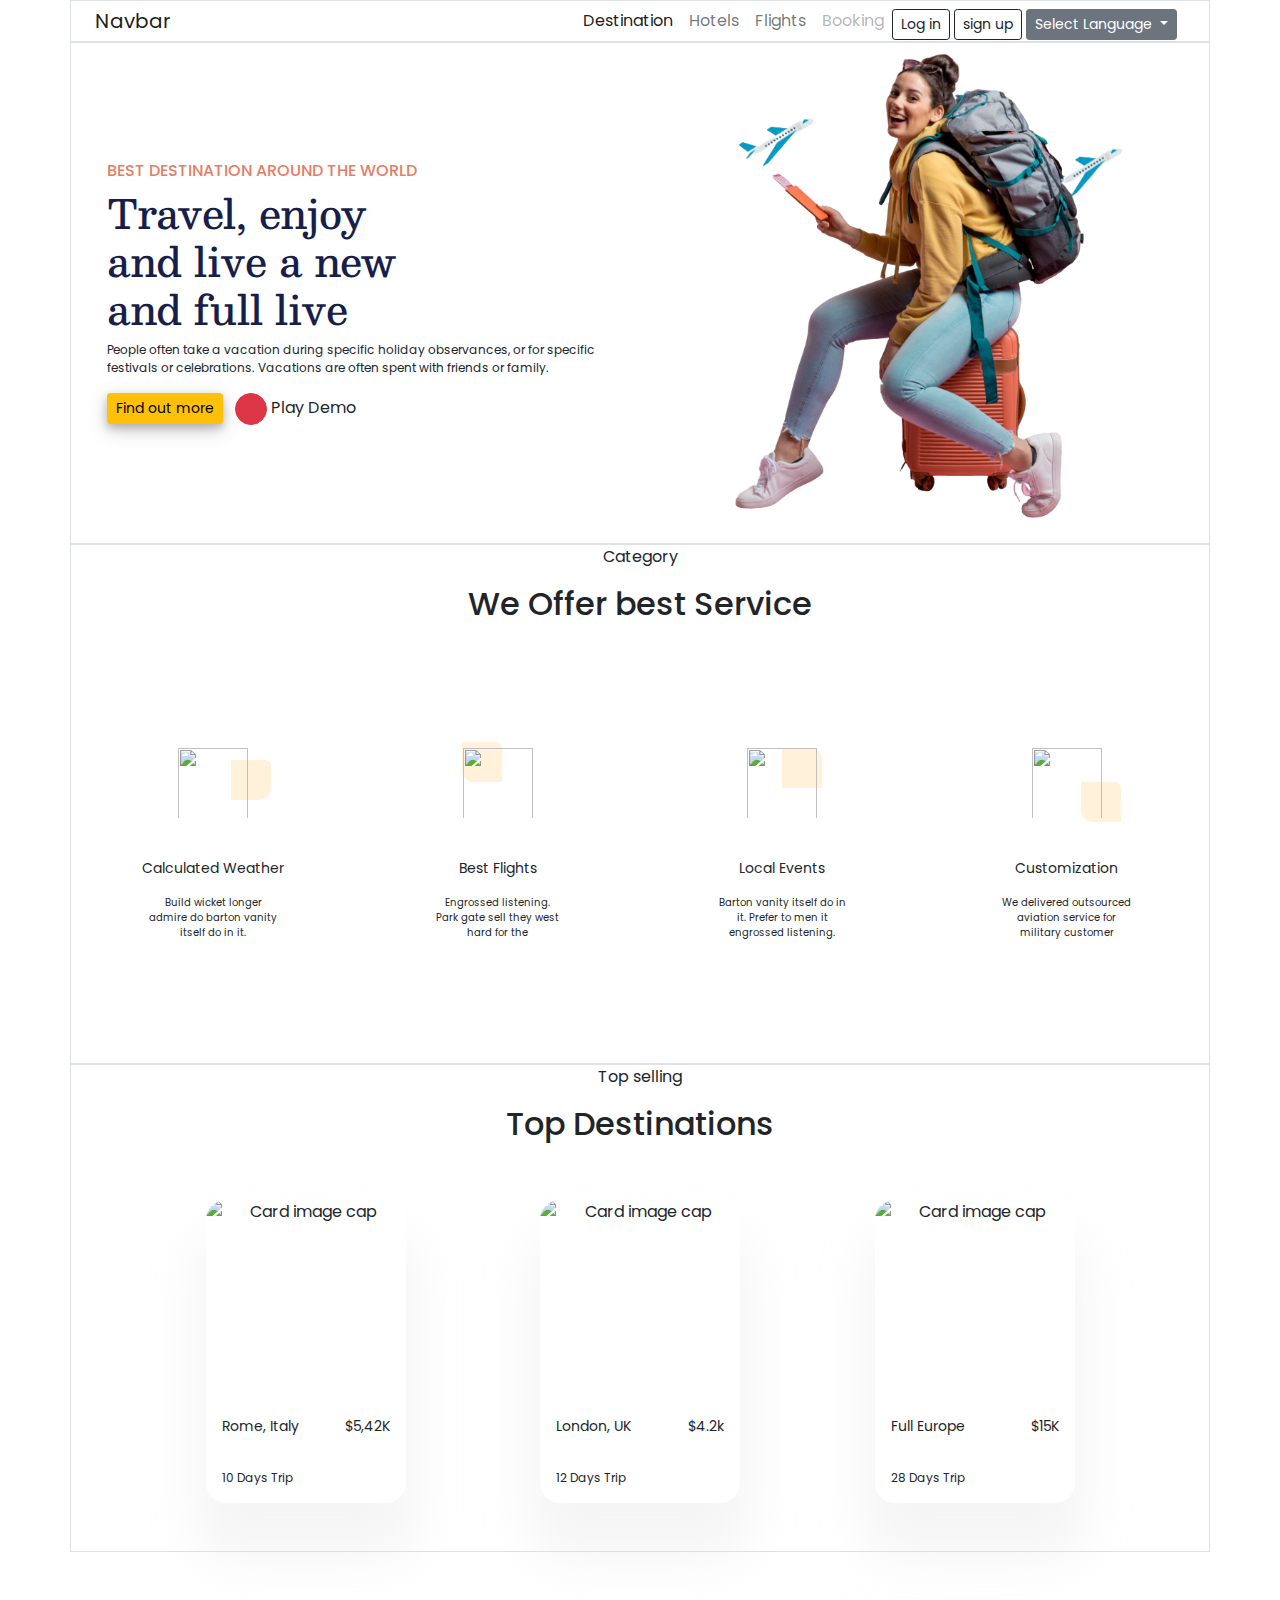
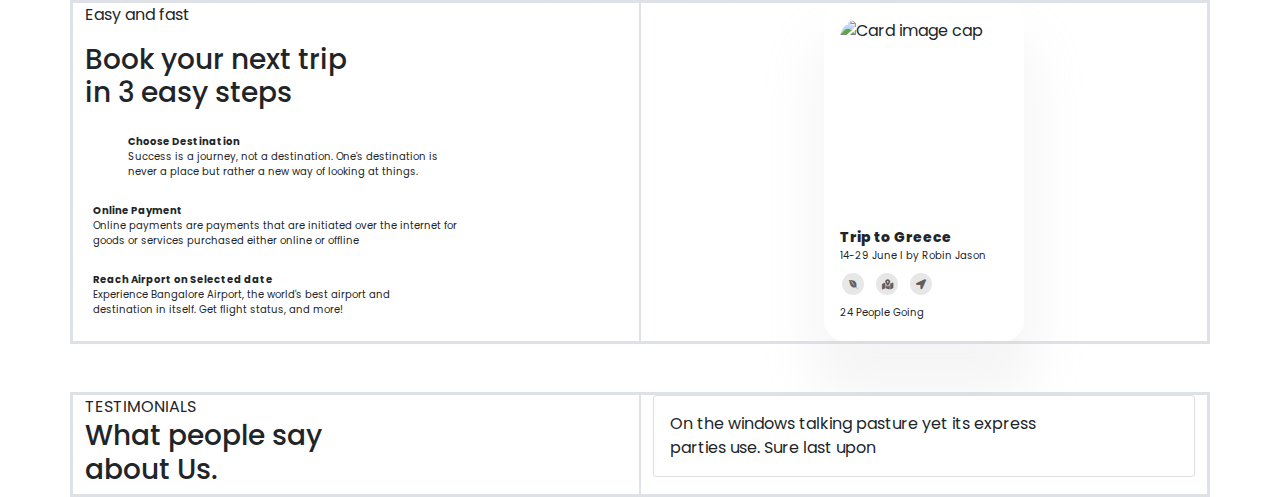
==== index.html @ e9e4a88a "section added" ====
<!DOCTYPE html>
<html lang="en">

<head>
    <meta charset="UTF-8">
    <meta http-equiv="X-UA-Compatible" content="IE=edge">
    <meta name="viewport" content="width=device-width, initial-scale=1.0">
    <title>Travel Website</title>
    <link rel="stylesheet" href="style.css">
    <link rel="stylesheet" href="bootstrap.min.css">
    <link rel="stylesheet" href="https://cdn.jsdelivr.net/npm/bootstrap-icons@1.3.0/font/bootstrap-icons.css">
    <link rel="preconnect" href="https://fonts.googleapis.com">
    <link rel="preconnect" href="https://fonts.gstatic.com" crossorigin>
    <link rel="preconnect" href="https://fonts.googleapis.com">
    <link rel="preconnect" href="https://fonts.gstatic.com" crossorigin>
    <link href="https://fonts.googleapis.com/css2?family=Nunito+Sans&family=Poppins:wght@300;400;600&display=swap"
        rel="stylesheet">
    <link rel="preconnect" href="https://fonts.googleapis.com">
    <link rel="preconnect" href="https://fonts.gstatic.com" crossorigin>
    <link
        href="https://fonts.googleapis.com/css2?family=Nunito+Sans&family=Poppins:wght@300;400;600&family=Roboto&display=swap"
        rel="stylesheet">
    <link rel="preconnect" href="https://fonts.googleapis.com">
    <link rel="preconnect" href="https://fonts.gstatic.com" crossorigin>
    <link href="https://fonts.googleapis.com/css2?family=Besley:wght@700&display=swap" rel="stylesheet">
    <link rel="stylesheet" href="https://cdnjs.cloudflare.com/ajax/libs/font-awesome/5.15.4/css/all.min.css"
        integrity="sha512-1ycn6IcaQQ40/MKBW2W4Rhis/DbILU74C1vSrLJxCq57o941Ym01SwNsOMqvEBFlcgUa6xLiPY/NS5R+E6ztJQ=="
        crossorigin="anonymous" referrerpolicy="no-referrer" />
    <script src="https://cdn.lordicon.com/libs/mssddfmo/lord-icon-2.1.0.js"></script>
</head>

<body>
    <!-- Navbar Start -->
    <div class="container border">
        <nav class="navbar navbar-expand-lg navbar-light bg-light transparent-navbar py-0">
            <div class="container-fluid bg-white">
                <a class="navbar-brand" href="#">Navbar</a>
                <button class="navbar-toggler" type="button" data-bs-toggle="collapse" data-bs-target="#navbarNav"
                    aria-controls="navbarNav" aria-expanded="false" aria-label="Toggle navigation">
                    <span class="navbar-toggler-icon"></span>
                </button>
                <div class="collapse navbar-collapse" id="navbarNav">
                    <ul class="navbar-nav ms-auto  navbar-right">
                        <li class="nav-item">
                            <a class="nav-link active" aria-current="page" href="#">Destination</a>
                        </li>
                        <li class="nav-item">
                            <a class="nav-link" href="#">Hotels</a>
                        </li>
                        <li class="nav-item">
                            <a class="nav-link" href="#">Flights</a>
                        </li>
                        <li class="nav-item">
                            <a class="nav-link disabled" href="#" tabindex="-1" aria-disabled="true">Booking</a>
                        </li>
                        <li class="nav-item  me-1">
                            <button type="button" class="btn btn-outline-dark btn-sm mt-2">Log in</button>
                        </li>
                        <li class="nav-item">
                            <button type="button" class="btn btn-outline-dark btn-sm mt-2 me-1">sign up</button>
                        </li>
                        <!-- <li class="nav-item">
                        <div class="btn-group">
                            <button class="btn btn-secondary btn-sm dropdown-toggle" type="button"
                                data-bs-toggle="dropdown" aria-expanded="false">
                                Languages
                            </button>
                            <ul class="dropdown-menu">
                                <li class="list-group-item" aria-current="true">An active item</li>
                                <li class="list-group-item">A second item</li>
                                <li class="list-group-item">A third item</li>
                                <li class="list-group-item">A fourth item</li>
                                <li class="list-group-item">And a fifth one</li>
                            </ul>
                        </div>
                    </li> -->
                        <div class="dropdown">
                            <button class="btn btn-secondary btn-sm dropdown-toggle me-2 mt-2" type="button"
                                id="dropdownMenuButton1" data-bs-toggle="dropdown" aria-expanded="false">
                                Select Language
                            </button>
                            <ul class="dropdown-menu" aria-labelledby="dropdownMenuButton1">
                                <li><a class="dropdown-item" href="#">English</a></li>
                                <li><a class="dropdown-item" href="#">Dutch</a></li>
                                <li><a class="dropdown-item" href="#">Spanish</a></li>
                            </ul>
                        </div>
                    </ul>
                </div>
            </div>
        </nav>
    </div>

    <!-- Navbar End -->

    <!-- Front page Start -->
    <div class="container border">
        <section>
            <div class="row d-flex text-left align-items-center">
                <div class="col-md">
                    <div class="container">
                        <h6 class="DestinationWords">BEST DESTINATION AROUND THE WORLD<h6>
                                <h1 class="TravelWords">Travel, enjoy <br> and live a new <br> and full live</h1>
                                <p class="TravelParagraph">People often take a vacation during specific holiday
                                    observances, or for specific
                                    festivals
                                    or
                                    celebrations. Vacations are often spent with friends or family.</p>

                                <div class="btn btn-warning btn-sm btn-1">Find out more</div>
                                <div class="btn btn-danger ms-2 btn-sm PlayButton">
                                    <img src="https://image.flaticon.com/icons/png/128/260/260446.png" alt=""
                                        class="PlayIcon">

                                </div>
                                Play Demo

                    </div>
                </div>
                <div class="col-md d-flex justify-content-center  Two">
                    <img src="./images/Screenshot_1-removebg.png" alt="" class="trollyGirl">
                </div>
            </div>
        </section>
    </div>

    <!-- Front page End -->

    <!-- Second Page Start -->
    <div class="container border">
        <section>
            <div class="row text-center">
                <p>Category</p>
                <h2>We Offer best Service</h2>
            </div>
            <div class="cardSection">
                <div class="row text-center mt-5 d-flex mb-5">
                    <div class="col-md-3 p-5">
                        <div class="card d-flex align-items-center justify-content-center Customcard ">
                            <img src="https://img-premium.flaticon.com/png/128/2072/premium/2072369.png?token=exp=1629878428~hmac=dd34d87a8fa354c479c7ef912328c628"
                                alt="" class="SatelliteIcon">
                            <div class="pinkDesignA"></div>
                            <p class="Head"> Calculated Weather</p>
                            <p class="description">Build wicket longer <br> admire do barton vanity <br> itself do in
                                it.</p>
                        </div>
                    </div>
                    <div class="col-md-3 p-5 flight">
                        <div class="card d-flex align-items-center justify-content-center Customcard">
                            <img src="https://img-premium.flaticon.com/png/128/1350/premium/1350172.png?token=exp=1629879378~hmac=340fda0008a289ef9b999cbb318be37f"
                                alt="" class="SatelliteIcon">
                            <div class="pinkDesignB"></div>
                            <p class="Head">Best Flights</p>
                            <p class="description">Engrossed listening. <br> Park gate sell they west <br> hard for the
                            </p>
                        </div>
                    </div>
                    <div class="col-md-3 p-5">
                        <div class="card d-flex align-items-center justify-content-center Customcard">
                            <img src="https://image.flaticon.com/icons/png/128/772/772252.png" alt=""
                                class="SatelliteIcon">
                            <div class="pinkDesignC"></div>
                            <p class="Head">Local Events</p>
                            <p class="description"> Barton vanity itself do in <br> it. Prefer to men it <br> engrossed
                                listening.</p>
                        </div>
                    </div>
                    <div class="col-md-3 p-5">
                        <div class="card d-flex align-items-center justify-content-center Customcard">
                            <img src="https://image.flaticon.com/icons/png/128/3524/3524640.png" alt=""
                                class="SatelliteIcon">
                            <div class="pinkDesignD"></div>
                            <p class="Head">Customization</p>
                            <p class="description">We delivered outsourced <br> aviation service for <br> military
                                customer </p>
                        </div>
                    </div>
                </div>
            </div>
        </section>
    </div>
    <!-- Second Page End -->

    <!-- Third page Start -->
    <div class="container border">
        <section>
            <div class="row text-center">
                <p>Top selling</p>
                <h2>Top Destinations</h2>
            </div>
            <div class="cardSection">
                <div class="row text-center mt-5 d-flex mb-5 justify-content-evenly">
                    <div class=" col-md-3 card Destionation-Card" style="width: 18rem;">
                        <img class="card-img-top img-fluid imagesPictures"
                            src="https://images.unsplash.com/photo-1552832230-c0197dd311b5?ixid=MnwxMjA3fDB8MHxzZWFyY2h8MXx8Y29sb3NzZXVtfGVufDB8fDB8fA%3D%3D&ixlib=rb-1.2.1&auto=format&fit=crop&w=500&q=60"
                            alt="Card image cap">
                        <div class="card-body TextArea">
                            <span class="card-text place">Rome, Italy</span>
                            <span class="card-text place">$5,42K</span>
                        </div>
                        <p class="vacationDays px-3">10 Days Trip</p>
                    </div>
                    <div class=" col-md-3 card Destionation-Card" style="width: 18rem;">
                        <img class=" card-img-top img-fluid imagesPictures"
                            src="https://images.unsplash.com/photo-1500380804539-4e1e8c1e7118?ixid=MnwxMjA3fDB8MHxzZWFyY2h8MTB8fGJpZyUyMGJlbnxlbnwwfHwwfHw%3D&ixlib=rb-1.2.1&auto=format&fit=crop&w=500&q=60"
                            alt="Card image cap">
                        <div class="card-body TextArea">
                            <span class="card-text place">London, UK</span>
                            <span class="card-text place">$4.2k</span>
                        </div>
                        <p class="vacationDays px-3">12 Days Trip</p>
                    </div>
                    <div class="col-md-3 card Destionation-Card" style="width: 18rem;">
                        <img class=" col-md-3 card-img-top img-fluid imagesPictures"
                            src="https://images.unsplash.com/photo-1590092794015-bce5431c83f4?ixid=MnwxMjA3fDB8MHxzZWFyY2h8OXx8bW9zcXVlfGVufDB8fDB8fA%3D%3D&ixlib=rb-1.2.1&auto=format&fit=crop&w=500&q=60"
                            alt="Card image cap">
                        <div class="card-body TextArea">
                            <p class="card-text place">Full Europe</p>
                            <p class="card-text place">$15K</p>
                        </div>
                        <p class="vacationDays px-3">28 Days Trip</p>
                    </div>
                </div>
            </div>
        </section>
    </div>
    <!-- Third page End -->

    <!-- Fourth Page Start -->
    <div class="container my-5 border">
        <div class="row border">
            <div class="col-md-6 border">
                <p>Easy and fast</p>
                <h3>Book your next trip <br> in 3 easy steps</h3>
                <div class="Threeoption d-flex align-items-center my-4">
                    <div class="BoxA d-flex justify-content-center align-items-center">
                        <lord-icon src="https://cdn.lordicon.com/zzcjjxew.json" trigger="loop"
                            colors="primary:#121331,secondary:#08a88a" style="width:35px;height:35px">
                        </lord-icon>
                    </div>
                    <span class="ThreeText ps-2"><b>Choose Destination</b><br>Success is a journey, not a destination.
                        One's
                        destination is <br> never a place but rather a new way of looking at things.</span>
                </div>
                <div class="Threeoption d-flex align-items-center my-4">
                    <div class="BoxA">
                        <lord-icon src="https://cdn.lordicon.com/nkmsrxys.json" trigger="loop"
                            colors="primary:#121331,secondary:#08a88a" style="width:35px;height:35px">
                        </lord-icon>
                    </div>
                    <span class="ThreeText ps-2"> <b> Online Payment </b><br>Online payments are payments that are
                        initiated
                        over the internet for <br> goods or services purchased either online or offline</span>
                </div>
                <div class="Threeoption d-flex align-items-center my-4">
                    <div class="BoxA">
                        <lord-icon src="https://cdn.lordicon.com/ckuogwdx.json" trigger="loop"
                            colors="primary:#121331,secondary:#08a88a" style="width:35px;height:35px">
                        </lord-icon>
                    </div>
                    <span class="ThreeText ps-2"> <b>Reach Airport on Selected date</b> <br>Experience Bangalore
                        Airport,
                        the world's best airport and <br> destination in itself. Get flight status, and more! </span>
                </div>
            </div>
            <div class="col-md-6 d-flex justify-content-center border">
                <div class=" col-md-3 card Destionation-Card p-3" style="width: 18rem;">
                    <img class="card-img-top img-fluid imagesPictures GreecePicture"
                        src="https://images.unsplash.com/photo-1563789031959-4c02bcb41319?ixid=MnwxMjA3fDB8MHxzZWFyY2h8MzN8fGdyZWVjZXxlbnwwfDB8MHx8&ixlib=rb-1.2.1&auto=format&fit=crop&w=500&q=60"
                        alt="Card image cap">

                    <p class="Greece my-0 pt-2">Trip to Greece</p>
                    <span class="GreeceDescription mb-2">14-29 June I by Robin Jason</span>
                    <div class="IconBox">
                        <span class="IconA">
                            <i class="fab fa-envira leave"></i>
                        </span>
                        <span class="IconA mx-2">
                            <i class="fas fa-map-marked-alt map"></i>
                        </span>
                        <span class="IconA">
                            <i class="fas fa-location-arrow location"></i>
                        </span>
                    </div>
                    <span class="ThreeText mt-2">24 People Going</span>
                </div>
            </div>
        </div>
    </div>
    <!-- Fourth Page End -->

    <!-- Fifth Page Start -->
    <div class="container border">
        <div class="row border">
            <div class="col-md-6 d-flex flex-column  border">
                <span>TESTIMONIALS</span>
                <h3>What people say <br> about Us.</h3>
                <div class="ThreeDots">

                </div>
            </div>
            <div class="col-md-6 border">
                <div class="card">
                    <div class="card-body">
                        <span class="card-title cardTitle">On the windows talking pasture yet its express <br> parties
                            use. Sure last upon </span>
                        <p class="card-text"></p>
                    </div>
                </div>
            </div>
        </div>
        <!-- Fifth Page End -->
</body>
<script src="./bootstrap.min.js"></script>

</html>
<!-- https://www.uistore.design/items/travel-agency-free-landing-page/ -->
---- style.css ----
*{
    font-family: 'Poppins', sans-serif;
}

#logo{
    height: 100px;
    width: 100px;
}

.TravelWords{
    color:#171E4B;
    font-family: 'Besley', serif
}

.TravelParagraph{
    font-size: 12px;
}

.DestinationWords{
    color: #E37D68;
}
.btn-1{
    box-shadow: 0 4px 8px 0 rgba(0, 0, 0, 0.2), 0 6px 20px 0 rgba(0, 0, 0, 0.19);
}

.trollyGirl{
    height: 500px;
}


.Satellite{
    /* width: 20px; */
    height: 60px;
}

.Flight{
    height: 55px;
}

.Mic{
    height: 60px;
}

.Settings{
    height: 60px;
}

#Satellite{
    border-radius: 12px;
    
}

#Flight{
    border-radius: 12px;
    box-shadow: 0 4px 8px 0 rgba(0, 0, 0, 0.2), 0 6px 20px 0 rgba(0, 0, 0, 0.19);
}

#Mic{
    border-radius: 12px;
    
}

#Settings{
    border-radius: 12px;
    
}


.PlayIcon{
    height: 17px;
}

.PlayButton{
    height: 32px !important;
    width: 32px !important;
    border-radius: 16px !important ;
    display: flex;
    justify-content: center;
    align-items: center;
    transition: 0.2s;
}

.SatelliteIcon{
    height: 80px;
     width: 70px;
     display: flex;
     justify-content: center;
     padding-top: 10px;
     z-index: 1;
}

.description{
    font-size: 10px;
}

/* .flights{
    box-shadow: 0 23px 40px 10px #F7F7F7;;
} */

.Customcard{
    /* width: 165px; */
    height: 240px;
    /* border: 2px solid red; */
    /* border-radius: 30px; */
    position: absolute;
    border: none !important;  
    /* border-radius: 20px; */
    /* border-bottom-left-radius: 30px !important;
    border-bottom-right-radius: 30px !important;
    border-top-right-radius: 12px !important;
    border-top-left-radius: 12px !important; */
    transition: 1000ms;
}

.Customcard:hover{
    /* border: 2px solid white !important; */
    border-bottom-left-radius: 30px !important;
    border-bottom-right-radius: 30px !important;
    border-top-right-radius: 12px !important;
    border-top-left-radius: 12px !important;
    box-shadow: 0 45px 50px 10px rgba(207,207,207,0.2)!important;
    cursor: pointer;
}

.card{
    border: none;
}

.border{
    
    border: 2px solid red;
}

.flight{
    box-shadow: 0 10px 50p 10px #F7F7F7;
}

.Head{
    font-size: 14px;
}

.pinkDesignA{
    border-top-right-radius : 6px;
    border-bottom-right-radius: 12px;
    background-color: #FFF1DA;
    width: 40px;
    height: 40px;
    border: 2px solid #FFF1DA;
    position: relative;
    bottom: 58px;
    left: 38px;
}

.pinkDesignB{
    border-top-right-radius : 6px;
    border-bottom-left-radius: 12px;
    background-color: #FFF1DA;
    width: 40px;
    height: 40px;
    border: 2px solid #FFF1DA;
    position: relative;
    bottom: 76px;
    right: 16px;
}

.pinkDesignC{
    border-top-right-radius : 12px;
    /* border-bottom-left-radius: 12px; */
    background-color: #FFF1DA;
    width: 40px;
    height: 40px;
    border: 2px solid #FFF1DA;
    position: relative;
    bottom: 70px;
    left:20px
}

.pinkDesignD{
    border-top-right-radius : 6px;
    border-bottom-left-radius: 12px;
    background-color: #FFF1DA;
    width: 40px;
    height: 40px;
    border: 2px solid #FFF1DA;
    position: relative;
    bottom: 36px;
    left: 34px;
}

.TextArea{
    display: flex;
    justify-content: space-between;
}

.place{
    font-size: 14px !important;
}

.cardSection .card{
    padding: 0;
}

.Destionation-Card{
    border: none !important;
    width: 200px !important;
    border-radius: 20px !important;
    box-shadow: 0 45px 50px 10px rgba(207,207,207,0.2)!important;
    transition: 1000ms;
}

.Destionation-Card:hover{
    border-radius: 20px !important;
    box-shadow: 0 46px 32px 25px rgba(161,161,161,0.3) !important ;
    cursor: pointer;
}

.imagesPictures{
    height: 200px !important;
    border-top-left-radius: 20px !important;
    border-top-right-radius: 20px !important;
}

.vacationDays{
    text-align: left;
    font-size: 12px;
}

.Threeoption{
    /* border: 2px solid orange; */
}

/* .BoxA{
    width: 35px;
    height: 35px;
    border: 2px solid green;
    border-radius: 10px;
    background-color: #F0BB1F;
} */

.ThreeText{
font-size: 10px;
}

.cardGreece{
    height:100%;
    width: 300px;
    border-radius: 20px;
    border: 2px solid rgb(22, 255, 146);
    box-shadow: 0 13px 50px 29px rgba(227,227,227,0.3);
}

.GreeceLocation{
    border-radius: 20px;
    /* width: 220px; */
    height: 160px;
}

.Greece{
    font-size: 14px;
    font-weight: 800;
}

.GreeceDescription{
    font-size: 10px;
}

.IconA{
    width: 26px;
    height: 26px;
    border: 2px solid white;
    background-color: rgb(231, 231, 231);
    border-radius: 50px;
    display: flex;
    flex-direction: row;
    justify-content: center;
    align-items: center;
}

.IconBox{
    display: flex;
}

.leave{
    font-size: 10px;
    color: rgb(95, 95, 95);
   
}

.map{
    font-size: 10px;
    color: rgb(95, 95, 95);
}

.location{
    font-size: 10px;
    color: rgb(95, 95, 95);
}

.tower{
    height: 16px;
    color: rgb(95, 95, 95);
}

.GreecePicture{
    border-radius: 16px;
}
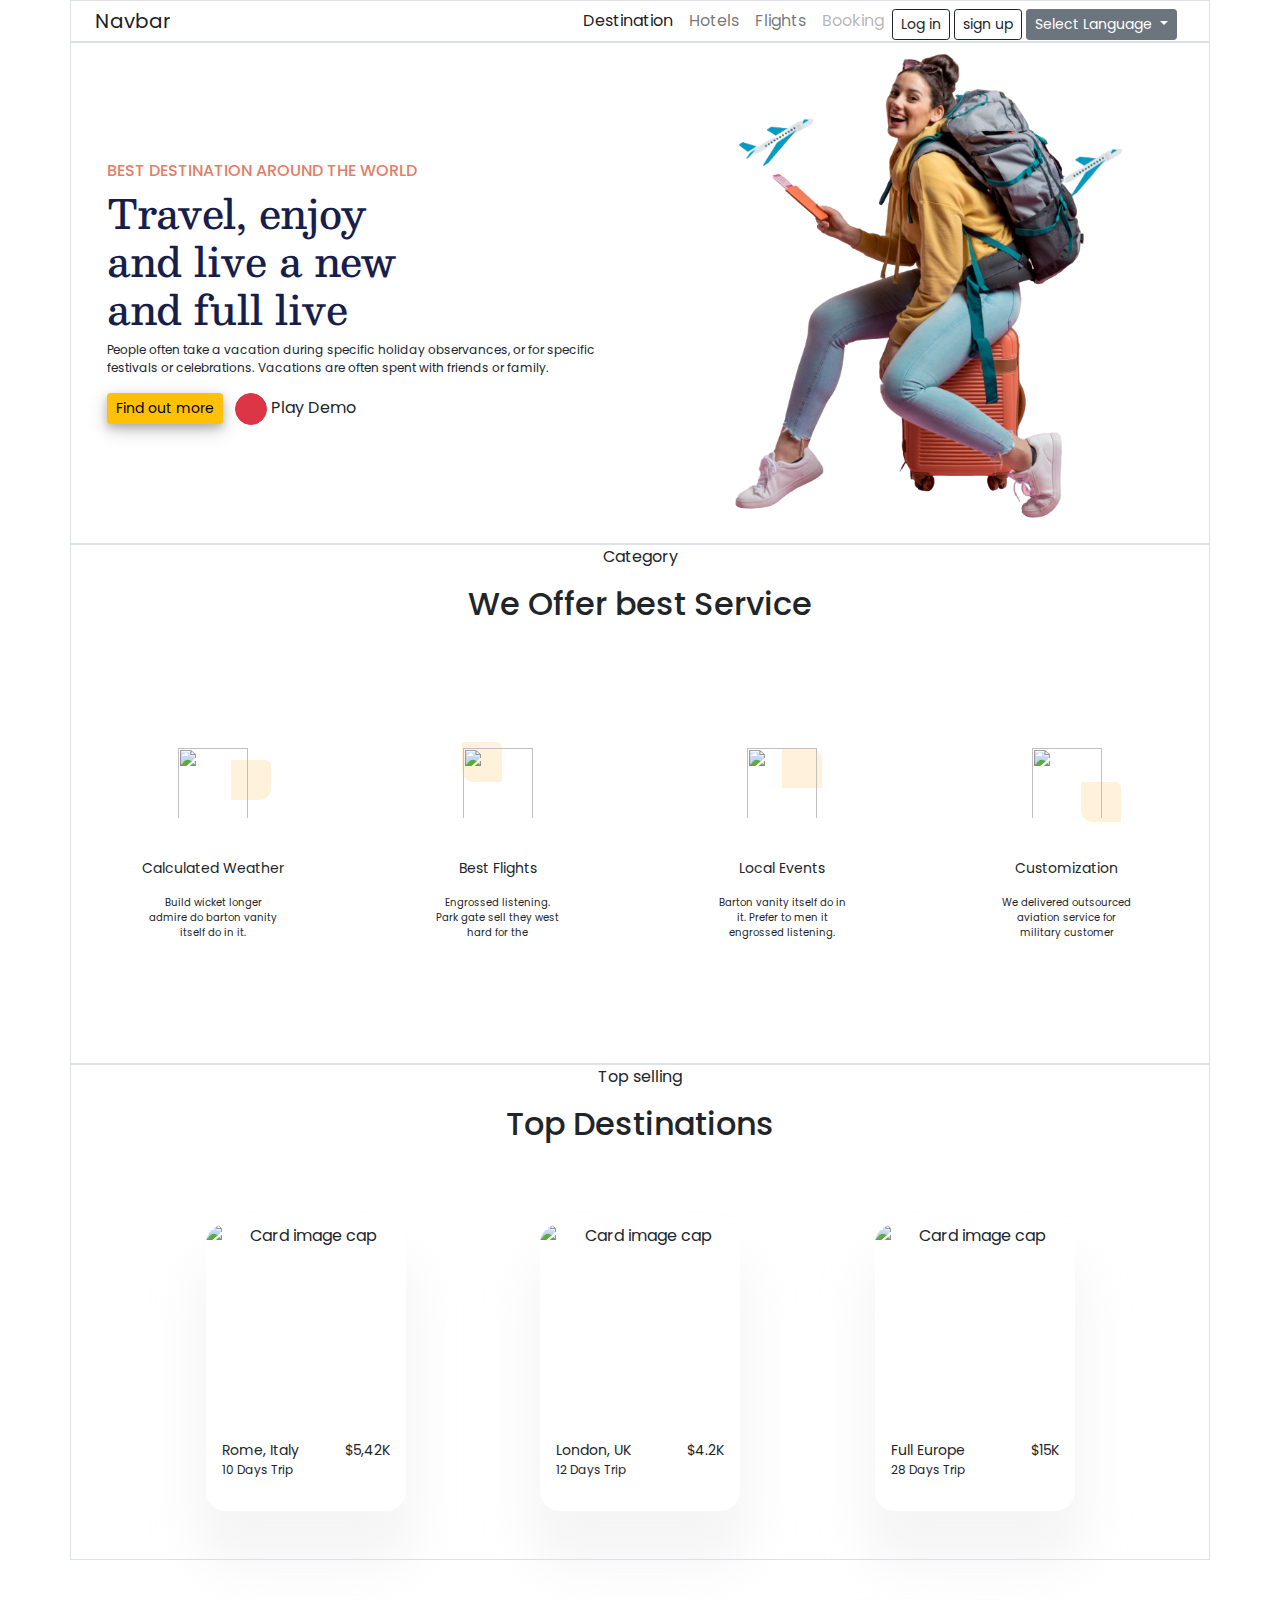
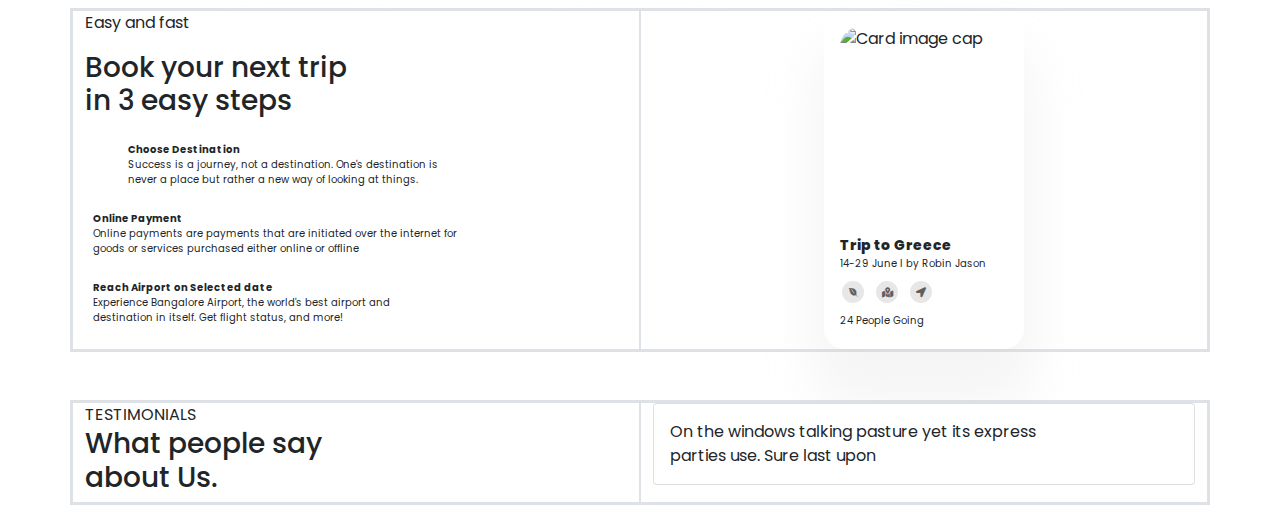
==== commit 414ea262: "card style update" ====
--- a/index.html
+++ b/index.html
@@ -190,35 +190,47 @@
             </div>
             <div class="cardSection">
                 <div class="row text-center mt-5 d-flex mb-5 justify-content-evenly">
-                    <div class=" col-md-3 card Destionation-Card" style="width: 18rem;">
+                    <div class=" col-md-3 mt-4 card Destionation-Card" style="width: 18rem;">
                         <img class="card-img-top img-fluid imagesPictures"
                             src="https://images.unsplash.com/photo-1552832230-c0197dd311b5?ixid=MnwxMjA3fDB8MHxzZWFyY2h8MXx8Y29sb3NzZXVtfGVufDB8fDB8fA%3D%3D&ixlib=rb-1.2.1&auto=format&fit=crop&w=500&q=60"
                             alt="Card image cap">
-                        <div class="card-body TextArea">
-                            <span class="card-text place">Rome, Italy</span>
-                            <span class="card-text place">$5,42K</span>
-                        </div>
-                        <p class="vacationDays px-3">10 Days Trip</p>
-                    </div>
-                    <div class=" col-md-3 card Destionation-Card" style="width: 18rem;">
+                        <div class="card-body px-3 pt-3 ">
+                            <div class="d-flex justify-content-between">
+                                <span class="card-text place">Rome, Italy</span>
+                                <span class="card-text place">$5,42K</span>
+                            </div>
+                            <div class="IconAndText">
+                            <p class="vacationDays ">10 Days Trip</p>
+                        </div>
+                        </div>
+                    </div>
+                    <div class=" col-md-3 mt-4 card Destionation-Card" style="width: 18rem;">
                         <img class=" card-img-top img-fluid imagesPictures"
                             src="https://images.unsplash.com/photo-1500380804539-4e1e8c1e7118?ixid=MnwxMjA3fDB8MHxzZWFyY2h8MTB8fGJpZyUyMGJlbnxlbnwwfHwwfHw%3D&ixlib=rb-1.2.1&auto=format&fit=crop&w=500&q=60"
                             alt="Card image cap">
-                        <div class="card-body TextArea">
-                            <span class="card-text place">London, UK</span>
-                            <span class="card-text place">$4.2k</span>
-                        </div>
-                        <p class="vacationDays px-3">12 Days Trip</p>
-                    </div>
-                    <div class="col-md-3 card Destionation-Card" style="width: 18rem;">
+                            <div class="card-body px-3 pt-3 ">
+                                <div class="d-flex justify-content-between">
+                                    <span class="card-text place">London, UK</span>
+                                    <span class="card-text place">$4.2K</span>
+                                </div>
+                                <div class="IconAndText">
+                                <p class="vacationDays ">12 Days Trip</p>
+                            </div>
+                            </div>
+                    </div>
+                    <div class="col-md-3 mt-4 card Destionation-Card" style="width: 18rem;">
                         <img class=" col-md-3 card-img-top img-fluid imagesPictures"
                             src="https://images.unsplash.com/photo-1590092794015-bce5431c83f4?ixid=MnwxMjA3fDB8MHxzZWFyY2h8OXx8bW9zcXVlfGVufDB8fDB8fA%3D%3D&ixlib=rb-1.2.1&auto=format&fit=crop&w=500&q=60"
                             alt="Card image cap">
-                        <div class="card-body TextArea">
-                            <p class="card-text place">Full Europe</p>
-                            <p class="card-text place">$15K</p>
-                        </div>
-                        <p class="vacationDays px-3">28 Days Trip</p>
+                            <div class="card-body px-3 pt-3 ">
+                                <div class="d-flex justify-content-between">
+                                    <span class="card-text place">Full Europe</span>
+                                    <span class="card-text place">$15K</span>
+                                </div>
+                                <div class="IconAndText">
+                                <p class="vacationDays ">28 Days Trip</p>
+                            </div>
+                            </div>
                     </div>
                 </div>
             </div>
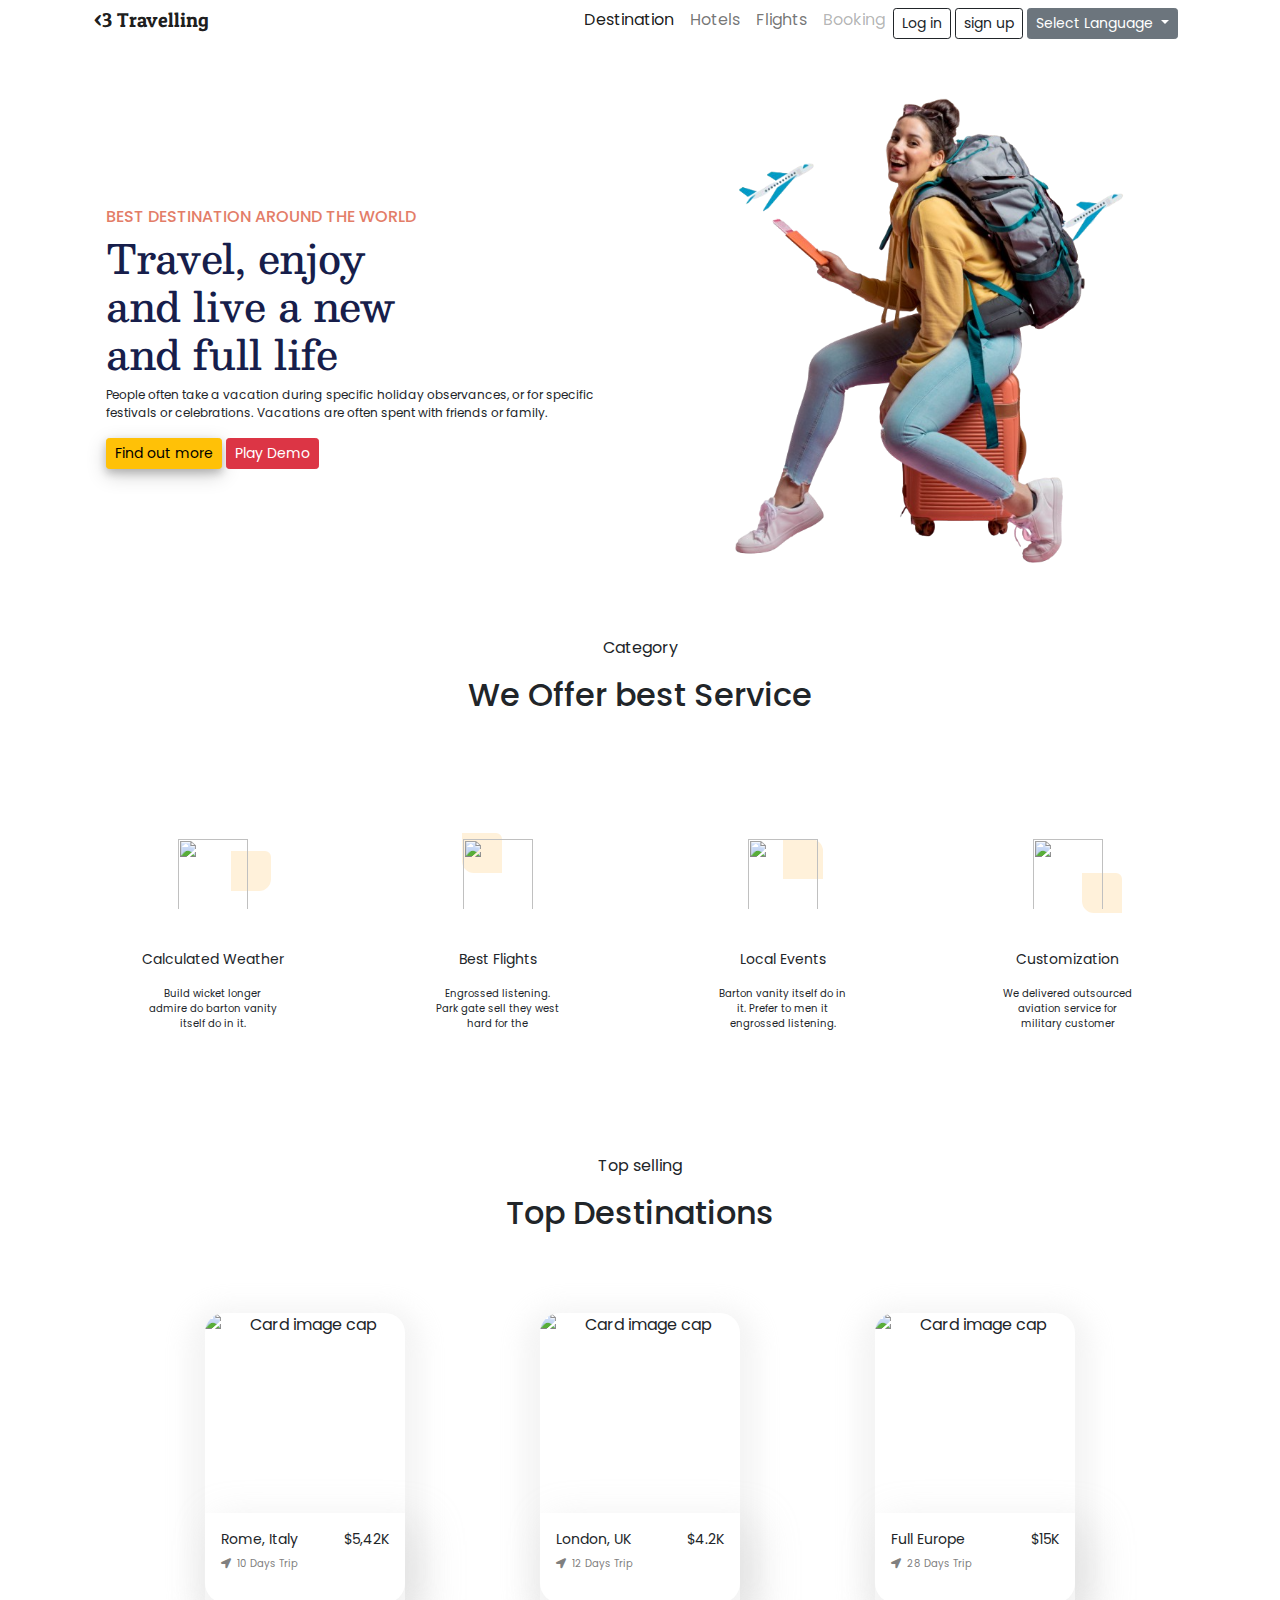
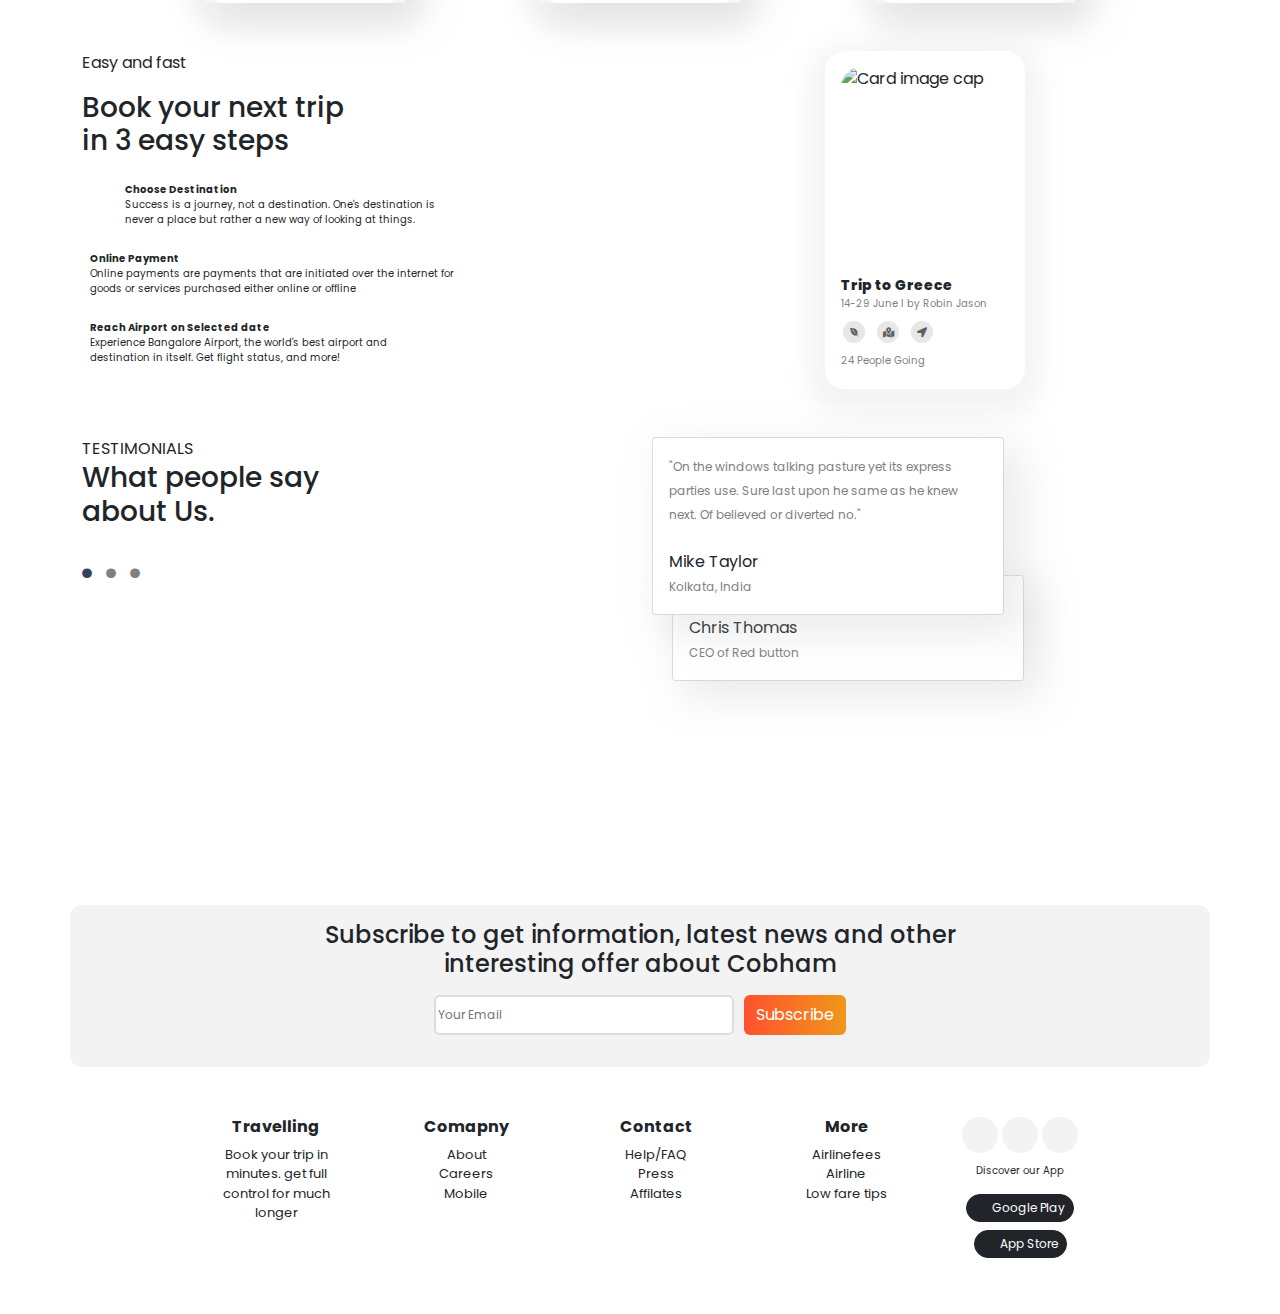
==== commit 9c0aeeb9: "changes in footer" ====
--- a/index.html
+++ b/index.html
@@ -26,40 +26,46 @@
     <link rel="stylesheet" href="https://cdnjs.cloudflare.com/ajax/libs/font-awesome/5.15.4/css/all.min.css"
         integrity="sha512-1ycn6IcaQQ40/MKBW2W4Rhis/DbILU74C1vSrLJxCq57o941Ym01SwNsOMqvEBFlcgUa6xLiPY/NS5R+E6ztJQ=="
         crossorigin="anonymous" referrerpolicy="no-referrer" />
+    <link rel="preconnect" href="https://fonts.googleapis.com">
+    <link rel="preconnect" href="https://fonts.gstatic.com" crossorigin>
+    <link href="https://fonts.googleapis.com/css2?family=Patua+One&display=swap" rel="stylesheet">
+
     <script src="https://cdn.lordicon.com/libs/mssddfmo/lord-icon-2.1.0.js"></script>
 </head>
 
 <body>
     <!-- Navbar Start -->
-    <div class="container border">
+    <div class="container ">
         <nav class="navbar navbar-expand-lg navbar-light bg-light transparent-navbar py-0">
             <div class="container-fluid bg-white">
-                <a class="navbar-brand" href="#">Navbar</a>
-                <button class="navbar-toggler" type="button" data-bs-toggle="collapse" data-bs-target="#navbarNav"
-                    aria-controls="navbarNav" aria-expanded="false" aria-label="Toggle navigation">
-                    <span class="navbar-toggler-icon"></span>
-                </button>
-                <div class="collapse navbar-collapse" id="navbarNav">
-                    <ul class="navbar-nav ms-auto  navbar-right">
-                        <li class="nav-item">
-                            <a class="nav-link active" aria-current="page" href="#">Destination</a>
-                        </li>
-                        <li class="nav-item">
-                            <a class="nav-link" href="#">Hotels</a>
-                        </li>
-                        <li class="nav-item">
-                            <a class="nav-link" href="#">Flights</a>
-                        </li>
-                        <li class="nav-item">
-                            <a class="nav-link disabled" href="#" tabindex="-1" aria-disabled="true">Booking</a>
-                        </li>
-                        <li class="nav-item  me-1">
-                            <button type="button" class="btn btn-outline-dark btn-sm mt-2">Log in</button>
-                        </li>
-                        <li class="nav-item">
-                            <button type="button" class="btn btn-outline-dark btn-sm mt-2 me-1">sign up</button>
-                        </li>
-                        <!-- <li class="nav-item">
+                <a class="navbar-brand" href="#">
+                    <3 Travelling</a>
+                        <button class="navbar-toggler mt-1" type="button" data-bs-toggle="collapse"
+                            data-bs-target="#navbarNav" aria-controls="navbarNav" aria-expanded="false"
+                            aria-label="Toggle navigation">
+                            <span class="navbar-toggler-icon"></span>
+                        </button>
+                        <div class="collapse navbar-collapse" id="navbarNav">
+                            <ul class="navbar-nav ms-auto  navbar-right">
+                                <li class="nav-item">
+                                    <a class="nav-link active" aria-current="page" href="#">Destination</a>
+                                </li>
+                                <li class="nav-item">
+                                    <a class="nav-link" href="#">Hotels</a>
+                                </li>
+                                <li class="nav-item">
+                                    <a class="nav-link" href="#">Flights</a>
+                                </li>
+                                <li class="nav-item">
+                                    <a class="nav-link disabled" href="#" tabindex="-1" aria-disabled="true">Booking</a>
+                                </li>
+                                <li class="nav-item  me-1">
+                                    <button type="button" class="btn btn-outline-dark btn-sm mt-2">Log in</button>
+                                </li>
+                                <li class="nav-item">
+                                    <button type="button" class="btn btn-outline-dark btn-sm mt-2 me-1">sign up</button>
+                                </li>
+                                <!-- <li class="nav-item">
                         <div class="btn-group">
                             <button class="btn btn-secondary btn-sm dropdown-toggle" type="button"
                                 data-bs-toggle="dropdown" aria-expanded="false">
@@ -74,47 +80,58 @@
                             </ul>
                         </div>
                     </li> -->
-                        <div class="dropdown">
-                            <button class="btn btn-secondary btn-sm dropdown-toggle me-2 mt-2" type="button"
-                                id="dropdownMenuButton1" data-bs-toggle="dropdown" aria-expanded="false">
-                                Select Language
-                            </button>
-                            <ul class="dropdown-menu" aria-labelledby="dropdownMenuButton1">
-                                <li><a class="dropdown-item" href="#">English</a></li>
-                                <li><a class="dropdown-item" href="#">Dutch</a></li>
-                                <li><a class="dropdown-item" href="#">Spanish</a></li>
+                                <div class="dropdown">
+                                    <button class="btn btn-secondary btn-sm dropdown-toggle me-2 mt-2" type="button"
+                                        id="dropdownMenuButton1" data-bs-toggle="dropdown" aria-expanded="false">
+                                        Select Language
+                                    </button>
+                                    <ul class="dropdown-menu" aria-labelledby="dropdownMenuButton1">
+                                        <li><a class="dropdown-item" href="#">English</a></li>
+                                        <li><a class="dropdown-item" href="#">Dutch</a></li>
+                                        <li><a class="dropdown-item" href="#">Spanish</a></li>
+                                    </ul>
+                                </div>
                             </ul>
                         </div>
-                    </ul>
-                </div>
             </div>
         </nav>
     </div>
-
     <!-- Navbar End -->
 
     <!-- Front page Start -->
-    <div class="container border">
+    <div class="container my-5">
         <section>
             <div class="row d-flex text-left align-items-center">
                 <div class="col-md">
                     <div class="container">
                         <h6 class="DestinationWords">BEST DESTINATION AROUND THE WORLD<h6>
-                                <h1 class="TravelWords">Travel, enjoy <br> and live a new <br> and full live</h1>
+                                <h1 class="TravelWords">Travel, enjoy <br> and live a new <br> and full life</h1>
                                 <p class="TravelParagraph">People often take a vacation during specific holiday
                                     observances, or for specific
                                     festivals
                                     or
                                     celebrations. Vacations are often spent with friends or family.</p>
-
                                 <div class="btn btn-warning btn-sm btn-1">Find out more</div>
-                                <div class="btn btn-danger ms-2 btn-sm PlayButton">
-                                    <img src="https://image.flaticon.com/icons/png/128/260/260446.png" alt=""
-                                        class="PlayIcon">
-
-                                </div>
+                            <button type="button" class="btn btn-danger btn-lg btn-sm" data-bs-toggle="modal" data-bs-target="#modelId">
                                 Play Demo
-
+                              </button>
+                              
+                              <!-- Modal -->
+                              <div class="modal fade modalBox" id="modelId" tabindex="-1" role="dialog" aria-labelledby="modelTitleId" aria-hidden="true">
+                                  <div class="modal-dialog " role="document">
+                                      <div class="modal-content boxModal">
+                                          
+                                                  <div class="modal-body ">
+                                                      <div class="videoContainer"></div>
+                                                      <div class="buttonclose">
+                                                  <button type="button" class="btn-close CloseButton" data-bs-dismiss="modal" aria-label="Close"></button>
+                                                </div>
+                                           <video autoplay loop muted playsinline src="./images/1048640989-preview.mp4" class="videoPlay"></video>
+                                          </div>
+                                          
+                                      </div>
+                                  </div>
+                              </div>
                     </div>
                 </div>
                 <div class="col-md d-flex justify-content-center  Two">
@@ -123,11 +140,10 @@
             </div>
         </section>
     </div>
-
     <!-- Front page End -->
 
     <!-- Second Page Start -->
-    <div class="container border">
+    <div class="container ">
         <section>
             <div class="row text-center">
                 <p>Category</p>
@@ -137,7 +153,7 @@
                 <div class="row text-center mt-5 d-flex mb-5">
                     <div class="col-md-3 p-5">
                         <div class="card d-flex align-items-center justify-content-center Customcard ">
-                            <img src="https://img-premium.flaticon.com/png/128/2072/premium/2072369.png?token=exp=1629878428~hmac=dd34d87a8fa354c479c7ef912328c628"
+                            <img src="https://img-premium.flaticon.com/png/128/2072/premium/2072369.png?token=exp=1630562998~hmac=c217b7f43550ae86d6472c0f471645ae"
                                 alt="" class="SatelliteIcon">
                             <div class="pinkDesignA"></div>
                             <p class="Head"> Calculated Weather</p>
@@ -147,7 +163,7 @@
                     </div>
                     <div class="col-md-3 p-5 flight">
                         <div class="card d-flex align-items-center justify-content-center Customcard">
-                            <img src="https://img-premium.flaticon.com/png/128/1350/premium/1350172.png?token=exp=1629879378~hmac=340fda0008a289ef9b999cbb318be37f"
+                            <img src="https://img-premium.flaticon.com/png/128/1350/premium/1350172.png?token=exp=1630563105~hmac=e8e2b0ab575d7b619f6fa2266b6f4ddf"
                                 alt="" class="SatelliteIcon">
                             <div class="pinkDesignB"></div>
                             <p class="Head">Best Flights</p>
@@ -182,7 +198,7 @@
     <!-- Second Page End -->
 
     <!-- Third page Start -->
-    <div class="container border">
+    <div class="container ">
         <section>
             <div class="row text-center">
                 <p>Top selling</p>
@@ -200,37 +216,40 @@
                                 <span class="card-text place">$5,42K</span>
                             </div>
                             <div class="IconAndText">
-                            <p class="vacationDays ">10 Days Trip</p>
-                        </div>
+                                <i class="fas fa-location-arrow locationA"></i>
+                                <p class="vacationDays ">10 Days Trip</p>
+                            </div>
                         </div>
                     </div>
                     <div class=" col-md-3 mt-4 card Destionation-Card" style="width: 18rem;">
                         <img class=" card-img-top img-fluid imagesPictures"
                             src="https://images.unsplash.com/photo-1500380804539-4e1e8c1e7118?ixid=MnwxMjA3fDB8MHxzZWFyY2h8MTB8fGJpZyUyMGJlbnxlbnwwfHwwfHw%3D&ixlib=rb-1.2.1&auto=format&fit=crop&w=500&q=60"
                             alt="Card image cap">
-                            <div class="card-body px-3 pt-3 ">
-                                <div class="d-flex justify-content-between">
-                                    <span class="card-text place">London, UK</span>
-                                    <span class="card-text place">$4.2K</span>
-                                </div>
-                                <div class="IconAndText">
+                        <div class="card-body px-3 pt-3 ">
+                            <div class="d-flex justify-content-between">
+                                <span class="card-text place">London, UK</span>
+                                <span class="card-text place">$4.2K</span>
+                            </div>
+                            <div class="IconAndText">
+                                <i class="fas fa-location-arrow locationA"></i>
                                 <p class="vacationDays ">12 Days Trip</p>
                             </div>
-                            </div>
+                        </div>
                     </div>
                     <div class="col-md-3 mt-4 card Destionation-Card" style="width: 18rem;">
                         <img class=" col-md-3 card-img-top img-fluid imagesPictures"
                             src="https://images.unsplash.com/photo-1590092794015-bce5431c83f4?ixid=MnwxMjA3fDB8MHxzZWFyY2h8OXx8bW9zcXVlfGVufDB8fDB8fA%3D%3D&ixlib=rb-1.2.1&auto=format&fit=crop&w=500&q=60"
                             alt="Card image cap">
-                            <div class="card-body px-3 pt-3 ">
-                                <div class="d-flex justify-content-between">
-                                    <span class="card-text place">Full Europe</span>
-                                    <span class="card-text place">$15K</span>
-                                </div>
-                                <div class="IconAndText">
+                        <div class="card-body px-3 pt-3 ">
+                            <div class="d-flex justify-content-between">
+                                <span class="card-text place">Full Europe</span>
+                                <span class="card-text place">$15K</span>
+                            </div>
+                            <div class="IconAndText">
+                                <i class="fas fa-location-arrow locationA"></i>
                                 <p class="vacationDays ">28 Days Trip</p>
                             </div>
-                            </div>
+                        </div>
                     </div>
                 </div>
             </div>
@@ -239,9 +258,9 @@
     <!-- Third page End -->
 
     <!-- Fourth Page Start -->
-    <div class="container my-5 border">
-        <div class="row border">
-            <div class="col-md-6 border">
+    <div class="container my-5 ">
+        <div class="row ">
+            <div class="col-md-6 ">
                 <p>Easy and fast</p>
                 <h3>Book your next trip <br> in 3 easy steps</h3>
                 <div class="Threeoption d-flex align-items-center my-4">
@@ -275,7 +294,7 @@
                         the world's best airport and <br> destination in itself. Get flight status, and more! </span>
                 </div>
             </div>
-            <div class="col-md-6 d-flex justify-content-center border">
+            <div class="col-md-6 d-flex justify-content-center ">
                 <div class=" col-md-3 card Destionation-Card p-3" style="width: 18rem;">
                     <img class="card-img-top img-fluid imagesPictures GreecePicture"
                         src="https://images.unsplash.com/photo-1563789031959-4c02bcb41319?ixid=MnwxMjA3fDB8MHxzZWFyY2h8MzN8fGdyZWVjZXxlbnwwfDB8MHx8&ixlib=rb-1.2.1&auto=format&fit=crop&w=500&q=60"
@@ -294,7 +313,7 @@
                             <i class="fas fa-location-arrow location"></i>
                         </span>
                     </div>
-                    <span class="ThreeText mt-2">24 People Going</span>
+                    <span class="ThreeText GreeceDescription mt-2">24 People Going</span>
                 </div>
             </div>
         </div>
@@ -302,28 +321,135 @@
     <!-- Fourth Page End -->
 
     <!-- Fifth Page Start -->
-    <div class="container border">
-        <div class="row border">
-            <div class="col-md-6 d-flex flex-column  border">
+    <div class="container my-5  ">
+        <div class="row ">
+            <div class="col-md-6 d-flex flex-column  ">
                 <span>TESTIMONIALS</span>
                 <h3>What people say <br> about Us.</h3>
-                <div class="ThreeDots">
-
-                </div>
-            </div>
-            <div class="col-md-6 border">
-                <div class="card">
+                <div class="ThreeDots mt-4">
+                    <i class="fas fa-circle Blue"></i>
+                    <i class="fas fa-circle grey"></i>
+                    <i class="fas fa-circle grey"></i>
+                </div>
+            </div>
+            <div class="col-md-6 ">
+                <div class="userProfile">
+                </div>
+                <div class="card CardOne">
                     <div class="card-body">
-                        <span class="card-title cardTitle">On the windows talking pasture yet its express <br> parties
-                            use. Sure last upon </span>
-                        <p class="card-text"></p>
+                        <span class="card-title cardTitle">"On the windows talking pasture yet its express <br> parties
+                            use. Sure last upon he same as he knew <br> next. Of believed or diverted no."</span>
+                        <p class="card-text pt-4 mb-0">Mike Taylor</p>
+                        <span class="cardTitle pt-0">Kolkata, India</span>
+                    </div>
+                </div>
+                <div class="card  CardTwo ">
+                    <div class="card-body">
+                        <p class="card-text pt-4 mb-0 text-left">Chris Thomas</p>
+                        <span class="cardTitle pt-0">CEO of Red button</span>
                     </div>
                 </div>
             </div>
         </div>
-        <!-- Fifth Page End -->
+    </div>
+    <!-- Fifth Page End -->
+
+    <!-- Sixth Page Start -->
+    <div class="container  my-5 ">
+        <div class="row d-flex justify-content-center">
+            <div class="col-md-1"></div>
+            <div class="col-md-2 col-sm-3 text-center my-3 p-3"><img class="companyLogo"
+                    src="https://cdn.worldvectorlogo.com/logos/jet-airways-1.svg" alt=""></div>
+            <div class="col-md-2 col-sm-3 text-center my-3 p-3"><img
+                    src="https://cdn.worldvectorlogo.com/logos/expedia.svg" alt="" class="companyLogo"></div>
+            <div class="col-md-2 col-sm-3 text-center my-3 p-3"><img
+                    src="https://cdn.worldvectorlogo.com/logos/air-india-2.svg" alt="" class="companyLogo"></div>
+            <div class="col-md-2 col-sm-3 text-center my-3 p-3"><img
+                    src="https://cdn.worldvectorlogo.com/logos/indigo-airlines-logo.svg" alt="" class="companyLogo">
+            </div>
+            <div class="col-md-2 col-sm-3 text-center my-3 p-3"><img
+                    src="https://cdn.worldvectorlogo.com/logos/alitalia-airlines-1.svg" alt="" class="companyLogo">
+            </div>
+            <div class="col-md-1"></div>
+        </div>
+    </div>
+    <!-- Sixth Page End -->
+
+    <!-- Seventh Page Start -->
+    <div class="container my-5 py-3 mainContainer">
+        <!-- <div class="row"></div> -->
+        <h4 class="text-center">Subscribe to get information, latest news and other<br>interesting offer about Cobham
+        </h4>
+        <div class="mailBox my-3">
+            <input type="text" class="emailBox" placeholder="Your Email">
+            <button class="SubButton">Subscribe</button>
+        </div>
+    </div>
+    <!-- Seventh Page End -->
+
+    <!-- Eighth page Start -->
+    <div class="container  my-5">
+        <div class="row">
+            <div class="col-md-1"></div>
+            <div class="col-md-2 text-center ">
+                <ul>
+                    <li class="mainTopic">Travelling</li>
+                    <li class="subTopic ">Book your trip in minutes. get full control for much longer</li>
+                </ul>
+            </div>
+            <div class="col-md-2 text-center ">
+                <ul>
+                    <li class="mainTopic">Comapny</li>
+                    <li class="subTopic ">About</li>
+                    <li class="subTopic">Careers</li>
+                    <li class="subTopic">Mobile</li>
+                </ul>
+            </div>
+            <div class="col-md-2 text-center ">
+                <ul>
+                    <li class="mainTopic">Contact</li>
+                    <li class="subTopic">Help/FAQ</li>
+                    <li class="subTopic">Press</li>
+                    <li class="subTopic">Affilates</li>
+                </ul>
+            </div>
+            <div class="col-md-2 text-center ">
+                <ul>
+                    <li class="mainTopic">More</li>
+                    <li class="subTopic">Airlinefees</li>
+                    <li class="subTopic">Airline</li>
+                    <li class="subTopic">Low fare tips</li>
+                </ul>
+            </div>
+            <div class="col-md-2 text-center ">
+                <div class="socialMediaBox d-flex align-items-center justify-content-center ">
+                    <div class="Social">
+                        <img src="https://image.flaticon.com/icons/png/128/179/179319.png" alt="" class="mediaIcons">
+                    </div>
+                    <div class="Social">
+                        <img src="https://image.flaticon.com/icons/png/128/2111/2111463.png" alt="" class="mediaIcons">
+                    </div>
+                    <div class="Social">
+                        <img src="https://image.flaticon.com/icons/png/128/1384/1384065.png" alt="" class="mediaIcons">
+                    </div>
+                </div>
+                <p class="ThreeText mt-2">Discover our App</p>
+                <button type="button" class="btn btn-dark btn-sm downloadButton">
+                    <img src="https://image.flaticon.com/icons/png/128/888/888857.png" alt="" class="mediaIcons"> Google
+                    Play
+                </button>
+                <button type="button" class="btn btn-dark btn-sm m-2 downloadButton"> <img
+                        src="https://image.flaticon.com/icons/png/128/831/831276.png" alt="" class="mediaIcons"> App
+                    Store</button>
+
+            </div>
+            <div class="col-md-1"></div>
+        </div>
+    </div>
+    <!-- Eighth page End -->
+    <script src="./bootstrap.min.js"></script>
 </body>
-<script src="./bootstrap.min.js"></script>
+
 
 </html>
 <!-- https://www.uistore.design/items/travel-agency-free-landing-page/ -->--- a/style.css
+++ b/style.css
@@ -1,5 +1,9 @@
 *{
     font-family: 'Poppins', sans-serif;
+}
+
+.navbar-brand{
+    font-family: 'Patua One', cursive;
 }
 
 #logo{
@@ -21,12 +25,29 @@
 }
 .btn-1{
     box-shadow: 0 4px 8px 0 rgba(0, 0, 0, 0.2), 0 6px 20px 0 rgba(0, 0, 0, 0.19);
+    font-size: 10px;
 }
 
 .trollyGirl{
     height: 500px;
 }
 
+
+.play-Button{
+    background-color: #DB2B42;
+border: none;
+border-radius: 50px;
+transition: 0.4s;
+}
+
+.play-Button:hover{
+    box-shadow: 0 0 50px 2px rgba(255, 25, 25, 0.925);
+}
+
+.playIcon{
+    height: 30px;
+    padding: 2px;
+}
 
 .Satellite{
     /* width: 20px; */
@@ -67,7 +88,7 @@
 
 
 .PlayIcon{
-    height: 17px;
+    height: 20px;
 }
 
 .PlayButton{
@@ -78,6 +99,7 @@
     justify-content: center;
     align-items: center;
     transition: 0.2s;
+    font-size: 10px;
 }
 
 .SatelliteIcon{
@@ -118,7 +140,7 @@
     border-bottom-right-radius: 30px !important;
     border-top-right-radius: 12px !important;
     border-top-left-radius: 12px !important;
-    box-shadow: 0 45px 50px 10px rgba(207,207,207,0.2)!important;
+    box-shadow: 0 45px 50px 10px rgba(50, 214, 255, 0.2)!important;
     cursor: pointer;
 }
 
@@ -204,13 +226,13 @@
     border: none !important;
     width: 200px !important;
     border-radius: 20px !important;
-    box-shadow: 0 45px 50px 10px rgba(207,207,207,0.2)!important;
+    box-shadow: 0 10px 25px 17px rgba(219, 219, 219, 0.3) !important;
     transition: 1000ms;
 }
 
 .Destionation-Card:hover{
     border-radius: 20px !important;
-    box-shadow: 0 46px 32px 25px rgba(161,161,161,0.3) !important ;
+    box-shadow: 0 10px 25px 17px rgba(163, 163, 163, 0.3) !important;
     cursor: pointer;
 }
 
@@ -221,8 +243,9 @@
 }
 
 .vacationDays{
+    color: grey;
     text-align: left;
-    font-size: 12px;
+    font-size: 10px;
 }
 
 .Threeoption{
@@ -262,6 +285,7 @@
 
 .GreeceDescription{
     font-size: 10px;
+    color: grey;
 }
 
 .IconA{
@@ -276,6 +300,19 @@
     align-items: center;
 }
 
+.IconAndText{
+    /* border: 2px solid black; */
+    display: flex;
+    align-items: baseline;
+    margin-top: 6px;
+}
+
+.locationA{
+    font-size: 10px;
+    padding-right: 6px;
+    color: grey;
+}
+
 .IconBox{
     display: flex;
 }
@@ -303,4 +340,167 @@
 
 .GreecePicture{
     border-radius: 16px;
-}+}
+
+.cardTitle{
+    font-size: 12px;
+    color: grey;
+}
+.userProfile{
+    /* border: 2px solid red; */
+    border-radius: 20px;
+    width: 40px;
+    height: 40px;
+    position: absolute;
+    z-index: 10;
+    right: 580px;
+    /* top: 200px; */
+    background-position: center;
+    background-repeat: no-repeat;
+    background-size: cover;
+    background-image: url(https://images.unsplash.com/photo-1528892952291-009c663ce843?ixid=MnwxMjA3fDB8MHxzZWFyY2h8MTh8fHVzZXJ8ZW58MHx8MHx8&ixlib=rb-1.2.1&auto=format&fit=crop&w=500&q=60);
+}
+
+.CardOne{
+    width:22rem;
+    z-index: 9;
+    background-color: hotpink;
+    /* box-shadow: 14px 14px 40px 5px rgba(217,217,217,0.3); */
+    position: relative;
+}
+
+.CardTwo{
+    width:22rem;
+    background-color: rgb(175, 175, 175);
+    z-index: 8;
+    bottom: 40px;
+    /* box-shadow: 14px 14px 40px 5px rgba(217,217,217,0.3); */
+    left: 20px;
+}
+
+.card-body{
+     box-shadow: 14px 14px 40px 5px rgba(190, 190, 190, 0.3);
+}
+
+.grey{
+    padding-left: 10px;
+    font-size: 10px;
+    color: grey;
+}
+
+.Blue{
+    font-size: 10px;
+    color:#38425C;
+}
+
+.companyLogo{
+    height: 20px;
+}
+
+.mailBox{
+    /* border: 2px solid #E37D68; */
+    display: flex;
+    justify-content: center;
+}
+
+.emailBox{
+    border-radius: 6px;
+   width: 300px;
+   height: 40px; 
+ font-size: 12px;
+ border: 2px SOLID #DCDCDC;
+}
+
+
+.SubButton {background-image: linear-gradient(to right, #FF512F 0%, #F09819  51%, #FF512F  100%)}
+.SubButton {
+  margin-left: 10px;
+   border: none;
+   padding: 6px 12px;
+   text-align: center;
+   transition: 1000ms;
+   background-size: 200% auto;
+   color: white;            
+   box-shadow: 0 0 20px #eee;
+   border-radius: 6px;
+   display: block;
+ }
+
+ .SubButton:hover {
+   background-position: right center; /* change the direction of the change here */
+   color: #fff;
+   text-decoration: none;
+ }
+
+ .mainContainer{
+     background-color: #f3f3f3;
+     border-radius: 12px;
+ }
+
+ .Social{
+     
+     border: 2px solid white;
+     background-color: #f3f3f3;
+     border-radius: 20px;
+     width: 40px;
+     height: 40px;
+     display: flex;
+     align-items: center;
+     justify-content: center;
+ }
+
+ .mediaIcons{
+     height: 14px;
+     width: 14px;
+ }
+
+ .subTopic{
+     list-style-type: none;
+     font-size: 13px;
+   
+ }
+
+ .mainTopic{
+     font-weight: bold;
+    margin-bottom: 6px;
+    list-style-type: none;
+ }
+
+ .downloadButton{
+     border-radius: 28px !important;
+     font-size: 12px !important;
+ }
+
+ .videoPlay{
+     
+     width: 100%;
+    
+ }
+
+ .boxModal{
+     background-color: transparent !important;
+     border: none;
+ }
+
+ .modalBox .videoContainer{
+     position: relative;
+ }
+
+/* .buttonclose{
+    border: 2px solid red;
+    height: 25px;
+    width: 20px;
+} */
+
+
+ .CloseButton{
+     position: absolute;
+     top: 4px;
+     right: 4px;
+     color: white !important;
+ }
+
+ .boxModal{
+    background-color: transparent;
+    border: none !important;
+ }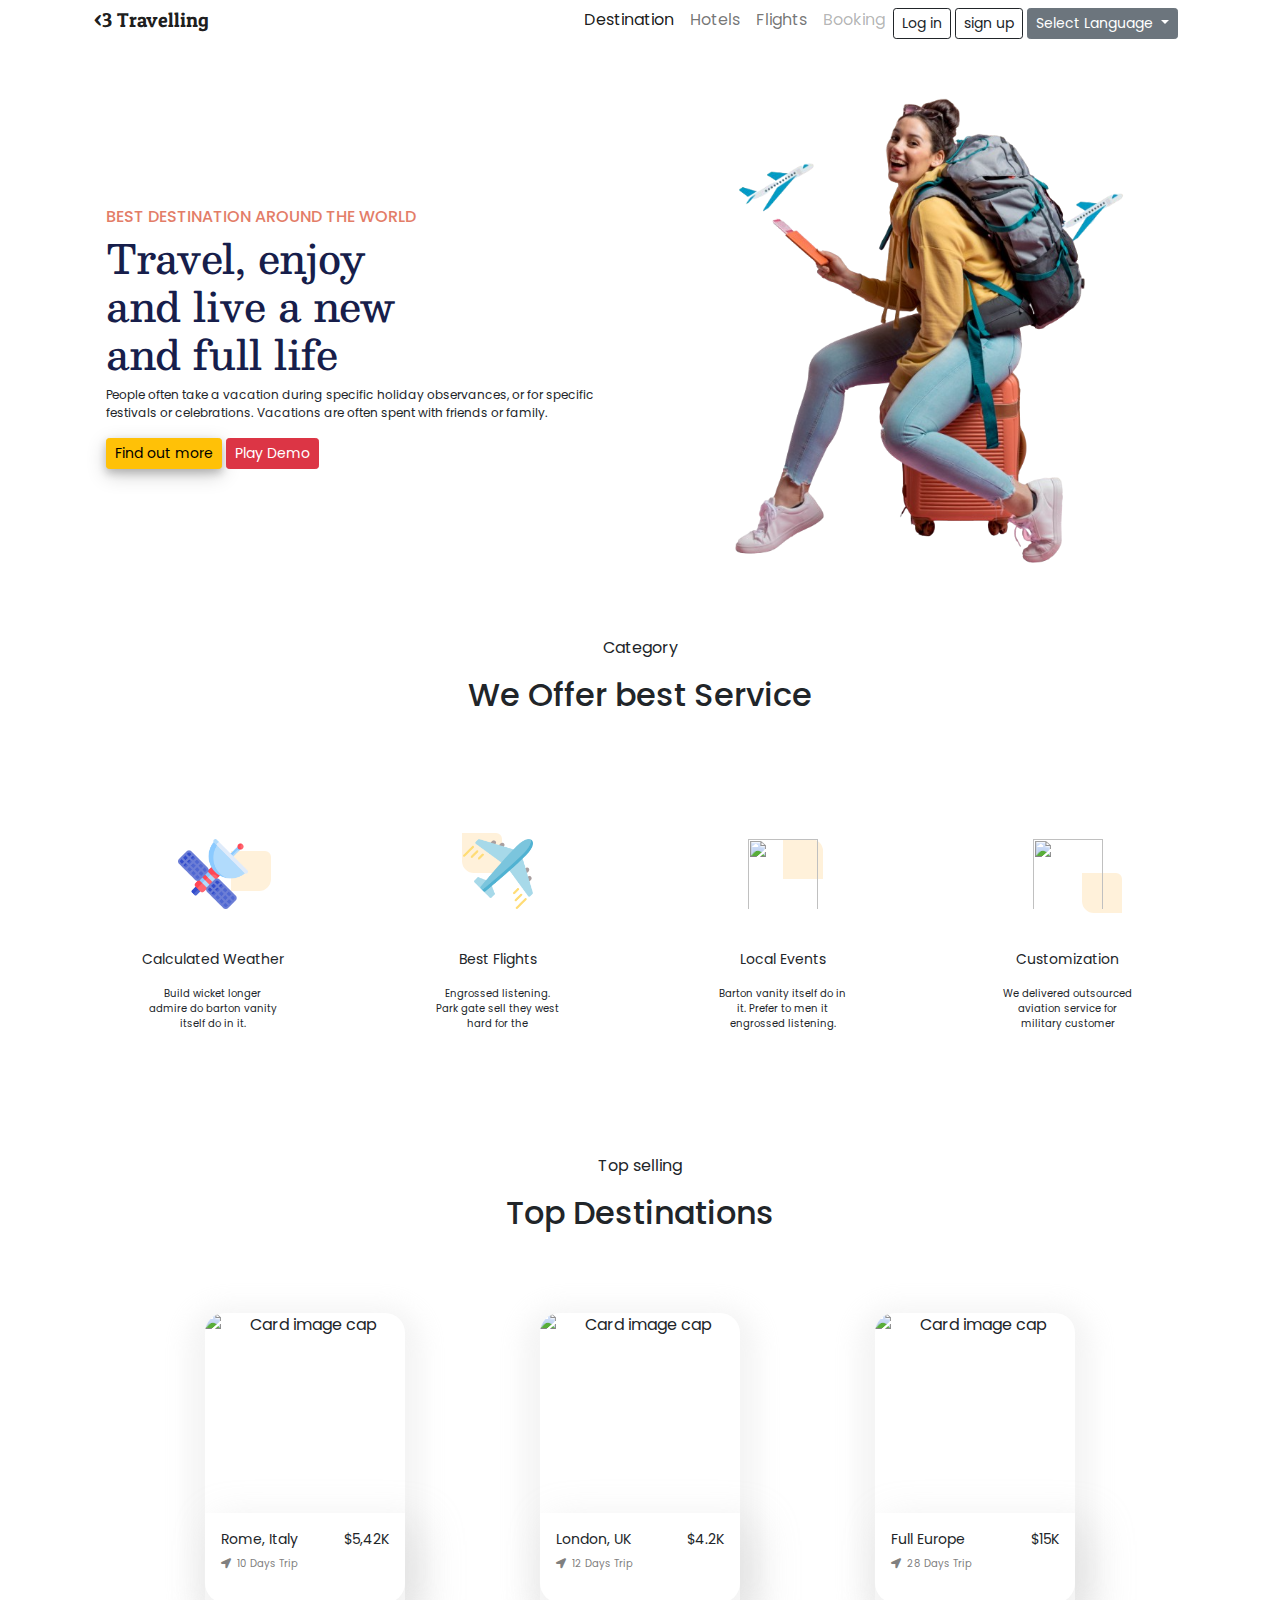
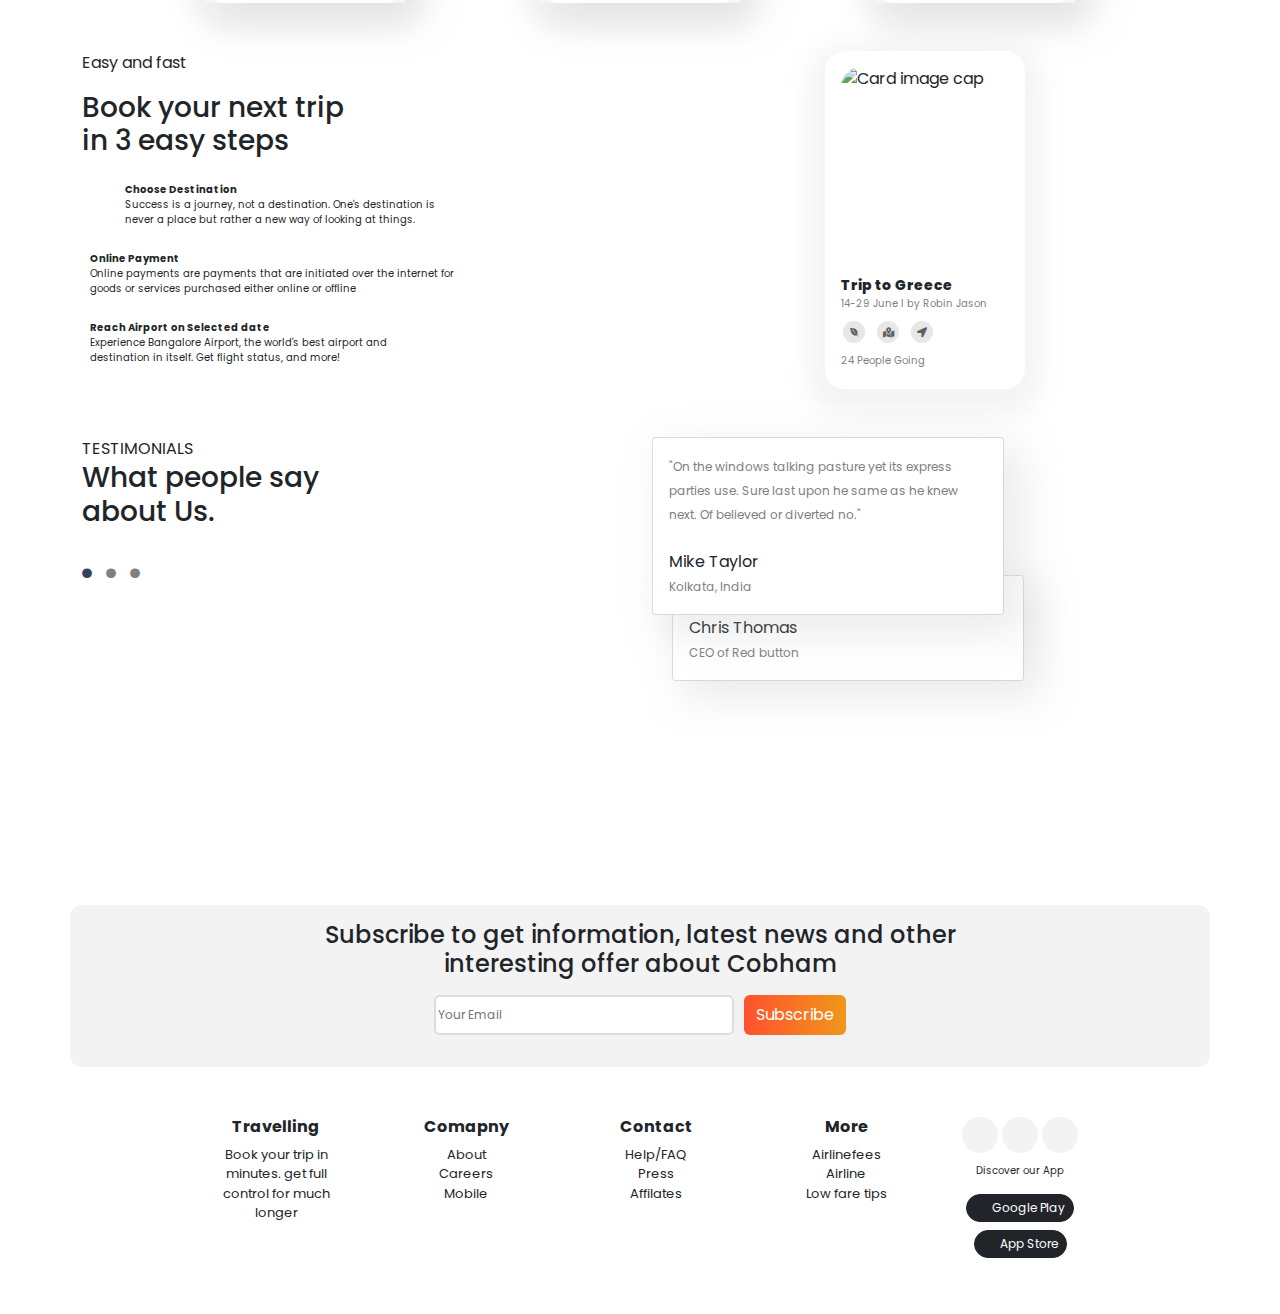
==== commit b884ad86: "changes in picture" ====
--- a/index.html
+++ b/index.html
@@ -153,7 +153,7 @@
                 <div class="row text-center mt-5 d-flex mb-5">
                     <div class="col-md-3 p-5">
                         <div class="card d-flex align-items-center justify-content-center Customcard ">
-                            <img src="https://img-premium.flaticon.com/png/128/2072/premium/2072369.png?token=exp=1630562998~hmac=c217b7f43550ae86d6472c0f471645ae"
+                            <img src="./images/satellite.png"
                                 alt="" class="SatelliteIcon">
                             <div class="pinkDesignA"></div>
                             <p class="Head"> Calculated Weather</p>
@@ -163,7 +163,7 @@
                     </div>
                     <div class="col-md-3 p-5 flight">
                         <div class="card d-flex align-items-center justify-content-center Customcard">
-                            <img src="https://img-premium.flaticon.com/png/128/1350/premium/1350172.png?token=exp=1630563105~hmac=e8e2b0ab575d7b619f6fa2266b6f4ddf"
+                            <img src="./images/airplane.png"
                                 alt="" class="SatelliteIcon">
                             <div class="pinkDesignB"></div>
                             <p class="Head">Best Flights</p>
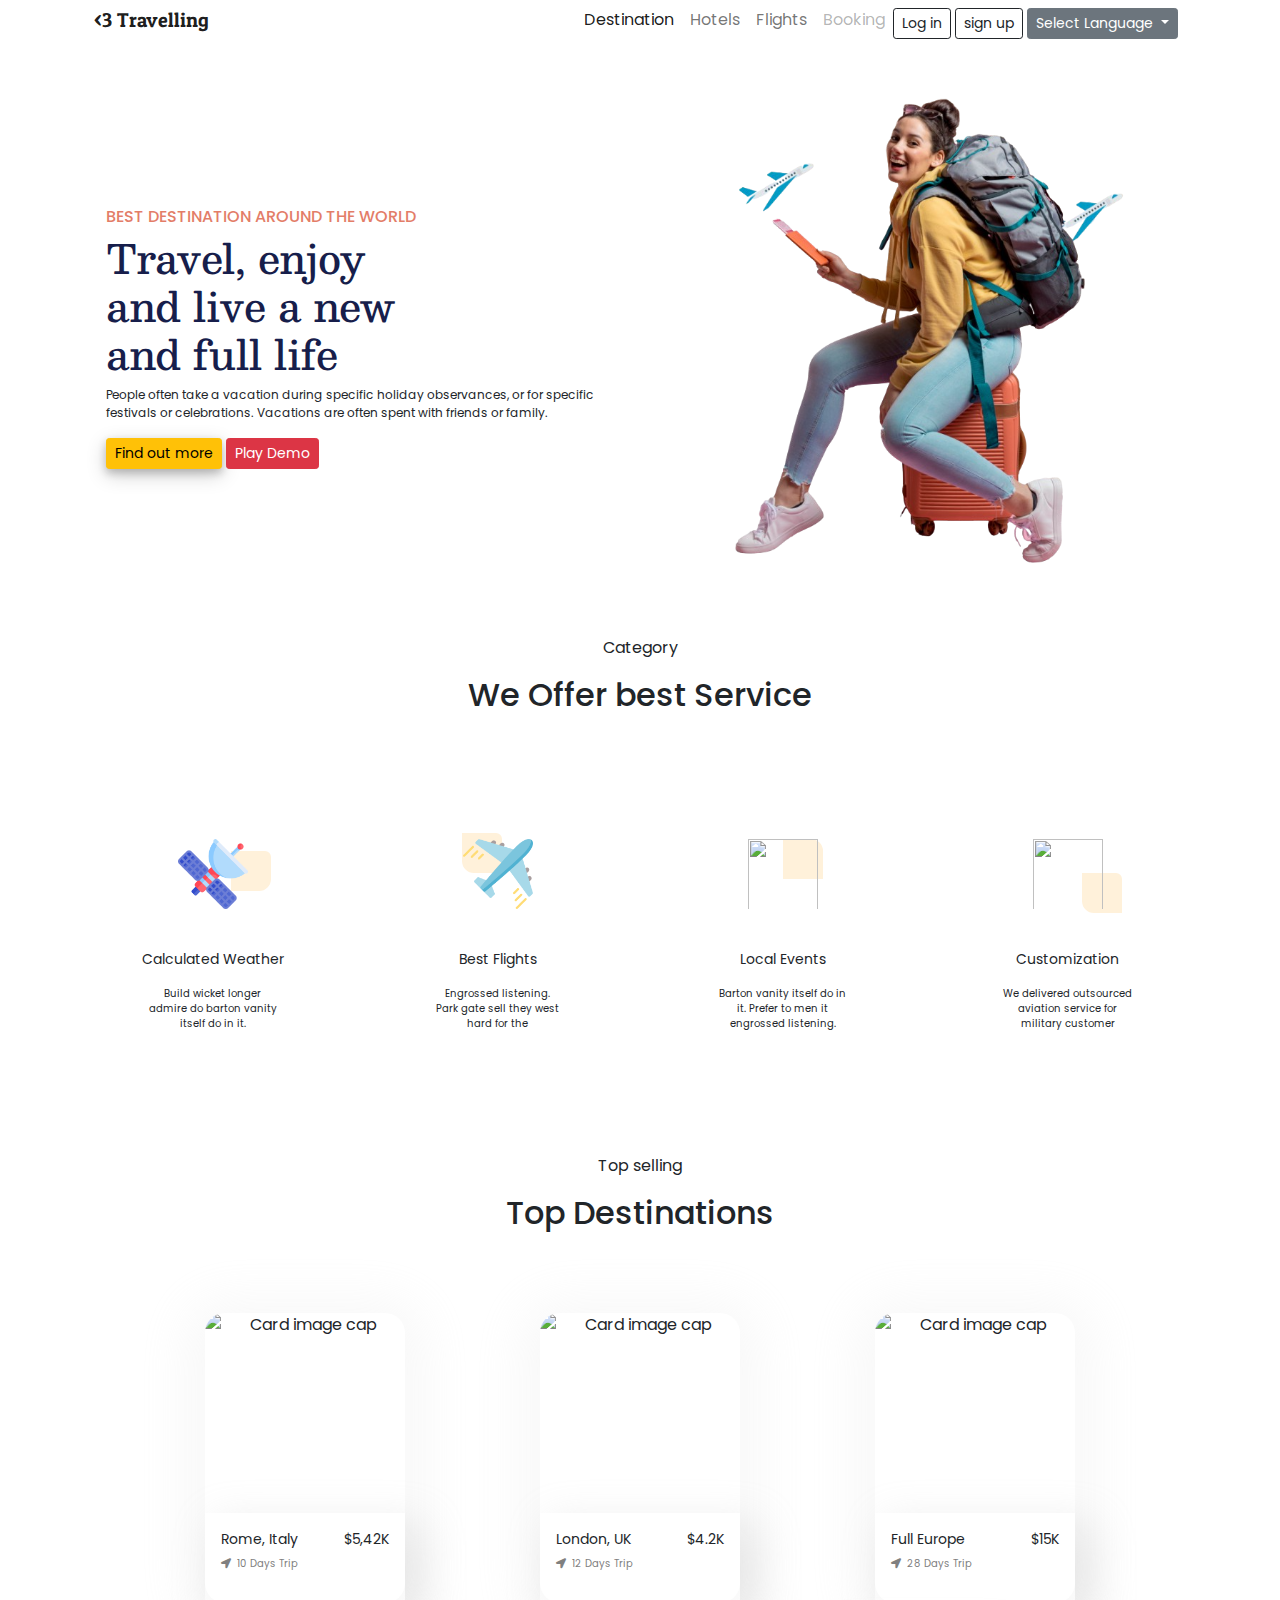
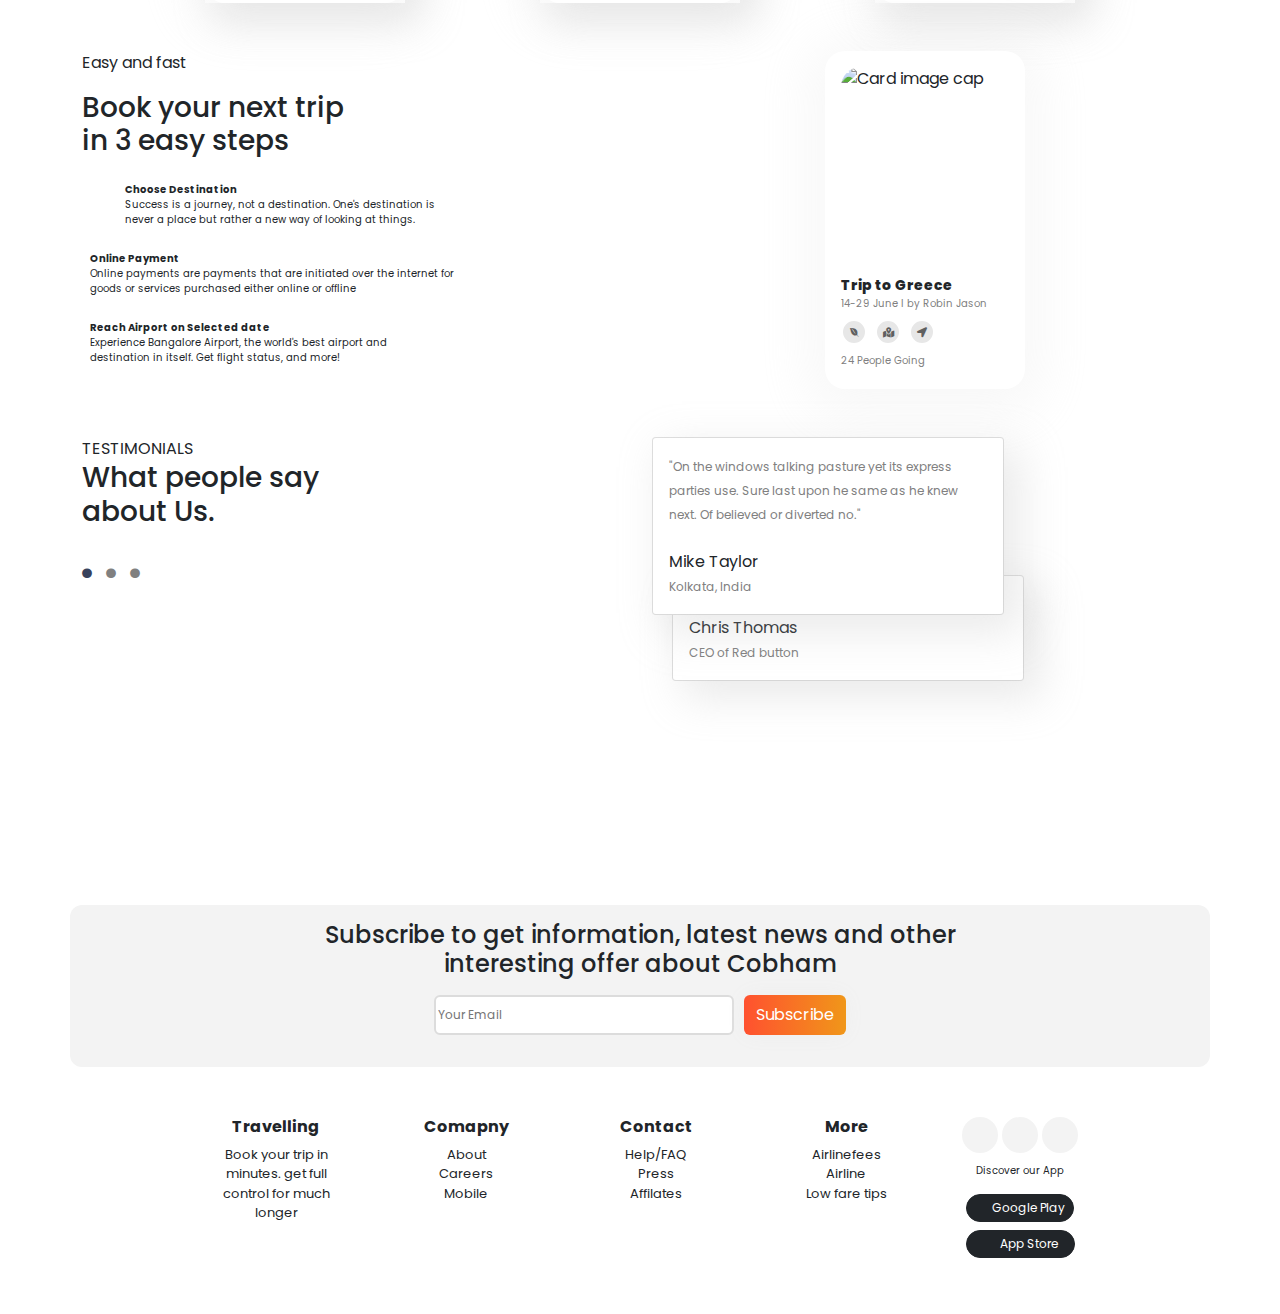
==== commit edbab384: "changes in box shadow" ====
--- a/index.html
+++ b/index.html
@@ -333,10 +333,10 @@
                 </div>
             </div>
             <div class="col-md-6 ">
-                <div class="userProfile">
-                </div>
+                <!-- <div class="userProfile">
+                </div> -->
                 <div class="card CardOne">
-                    <div class="card-body">
+                    <div class="card-body ">
                         <span class="card-title cardTitle">"On the windows talking pasture yet its express <br> parties
                             use. Sure last upon he same as he knew <br> next. Of believed or diverted no."</span>
                         <p class="card-text pt-4 mb-0">Mike Taylor</p>
@@ -438,7 +438,7 @@
                     <img src="https://image.flaticon.com/icons/png/128/888/888857.png" alt="" class="mediaIcons"> Google
                     Play
                 </button>
-                <button type="button" class="btn btn-dark btn-sm m-2 downloadButton"> <img
+                <button type="button" class="btn btn-dark btn-sm m-2 px-3 downloadButton"> <img
                         src="https://image.flaticon.com/icons/png/128/831/831276.png" alt="" class="mediaIcons"> App
                     Store</button>
 
--- a/style.css
+++ b/style.css
@@ -140,7 +140,7 @@
     border-bottom-right-radius: 30px !important;
     border-top-right-radius: 12px !important;
     border-top-left-radius: 12px !important;
-    box-shadow: 0 45px 50px 10px rgba(50, 214, 255, 0.2)!important;
+    box-shadow: 0 9px 30px 25px rgba(220,220,220,0.2)!important;
     cursor: pointer;
 }
 
@@ -226,7 +226,7 @@
     border: none !important;
     width: 200px !important;
     border-radius: 20px !important;
-    box-shadow: 0 10px 25px 17px rgba(219, 219, 219, 0.3) !important;
+    box-shadow: 0 7px 50px 19px rgba(220,220,220,0.2)!important;
     transition: 1000ms;
 }
 
@@ -469,6 +469,7 @@
  .downloadButton{
      border-radius: 28px !important;
      font-size: 12px !important;
+     
  }
 
  .videoPlay{
